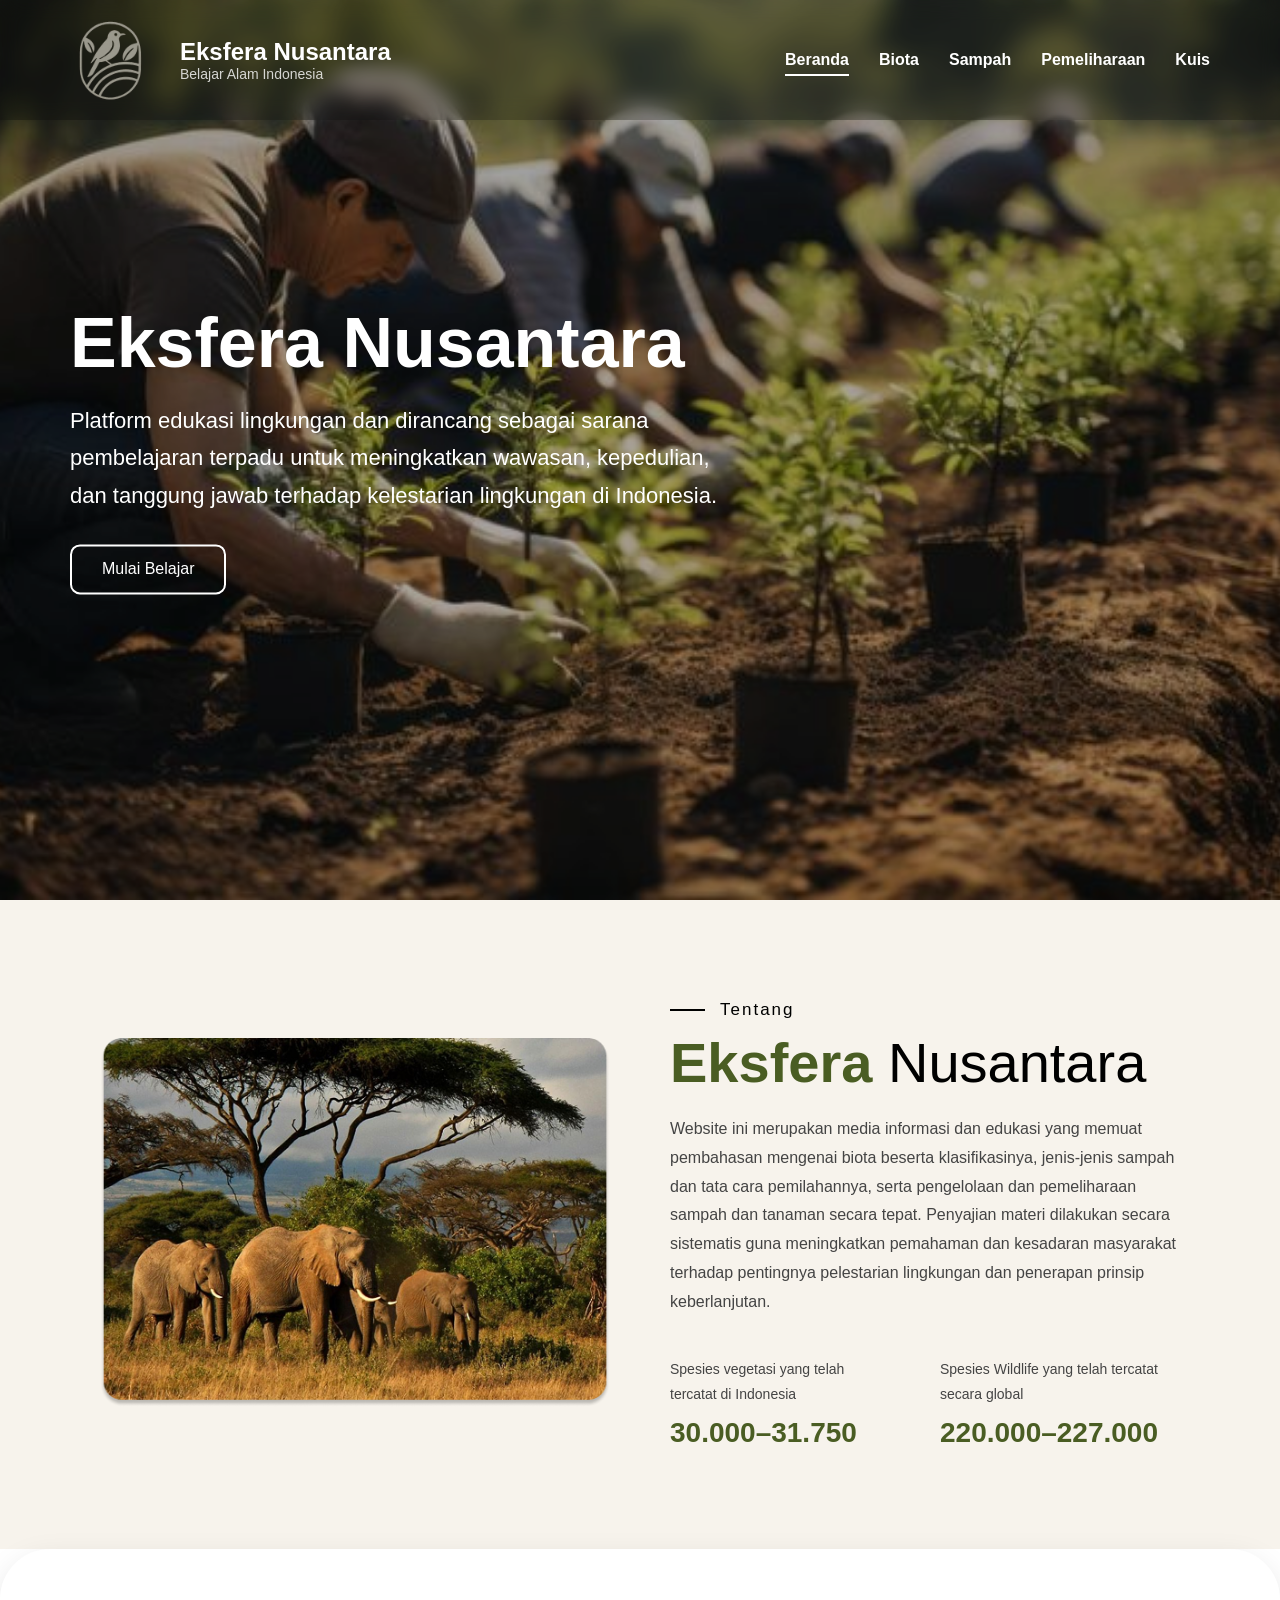
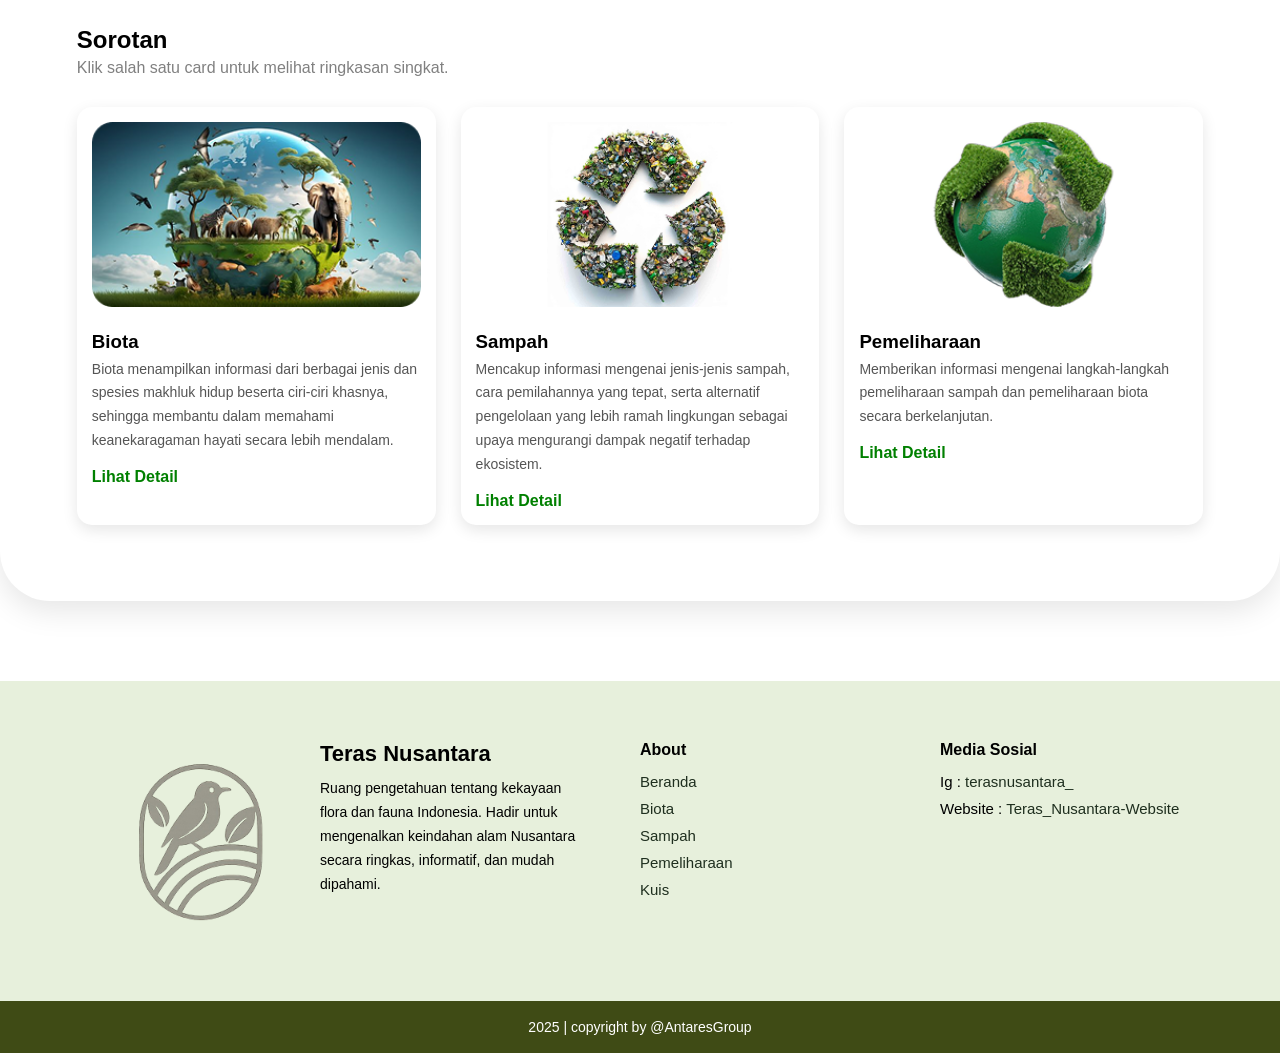
==== pages/index.html @ 7ea0f83c "tes deploy" ====
<!DOCTYPE html>
<html lang="en">

<head>
    <meta charset="UTF-8">
    <meta name="viewport" content="width=device-width, initial-scale=1.0">
    <link rel="stylesheet" href="../assets/css/eksfera.css">
    <title>Eksfera Nusantara | Beranda</title>
</head>

<body>
    <header class="hero-index">
        <nav>
            <div class="logo-nav">
            <img src="../assets/gambar/logo.png" alt="Logo">

            <div class="nama-web">
            <h2>Eksfera Nusantara</h2>
            <p>Belajar Alam Indonesia</p>
        </div>
    </div>

            <div class="menu-nav">
                <ul>
                    <li><a href="index.html" class="active">Beranda</a></li>
                    <li><a href="biota.html">Biota</a></li>
                    <li><a href="sampah.html">Sampah</a></li>
                    <li><a href="pemeliharaan.html">Pemeliharaan</a></li>
                    <li><a href="quiz.html">Kuis</a></li>
                </ul>
    </div>
 </nav>
        <div class="tagline">
            <h1>Eksfera Nusantara</h1>
            <p>Platform edukasi lingkungan dan dirancang sebagai sarana pembelajaran terpadu untuk meningkatkan wawasan, kepedulian, dan tanggung jawab terhadap kelestarian lingkungan di Indonesia.</p>
            <a href="#about" class="see-details-btn">Mulai Belajar</a>
        </div>
    </header>

    <section class="about">
        <div class="about-container">
            <div class="about-image">
            <img src="../assets/gambar/bgTtg.png" alt="">
            </div>

        <div class="about-content">
           <span id="about" class="about-label">Tentang</span>
                <h2><span class="highlight">Eksfera</span> Nusantara</h2>
                    <p>Website ini merupakan media informasi dan edukasi yang memuat pembahasan mengenai biota beserta klasifikasinya, jenis-jenis sampah dan tata cara pemilahannya, serta pengelolaan dan pemeliharaan sampah dan tanaman secara tepat. Penyajian materi dilakukan secara sistematis guna meningkatkan pemahaman dan kesadaran masyarakat terhadap pentingnya pelestarian lingkungan dan penerapan prinsip keberlanjutan.</p>

        <div class="stats">
            <div class="stat">
                <p>Spesies vegetasi yang telah tercatat di Indonesia</p>
                    <h3>30.000–31.750</h3>
        </div>
        <div class="stat">
            <p>Spesies Wildlife yang telah tercatat secara global</p>
                    <h3>220.000–227.000</h3>
        </div>
        </div>
        </div>
        </div>
    </section>

<section class="islands">
    <h2>Sorotan</h2>
    <p class="sub">Klik salah satu card untuk melihat ringkasan singkat.</p>

    <div class="card-container">
        <div class="card">
            <img src="../assets/gambar/world.png" alt="Biota">
            <h3>Biota</h3>
            <p>Biota menampilkan informasi dari berbagai jenis dan spesies makhluk hidup beserta ciri-ciri khasnya, sehingga membantu dalam memahami keanekaragaman hayati secara lebih mendalam.</p>
            <a class="lihat-detail" href="biota.html">Lihat Detail</a>
        </div>

        <div class="card">
            <img src="../assets/gambar/biota.png" alt="Sampah">
            <h3>Sampah</h3>
            <p>Mencakup informasi mengenai jenis-jenis sampah, cara pemilahannya yang tepat, serta alternatif pengelolaan yang lebih ramah lingkungan sebagai upaya mengurangi dampak negatif terhadap ekosistem.</p>
            <a class="lihat-detail" href="sampah.html">Lihat Detail</a>
        </div>

        <div class="card">
            <img src="../assets/gambar/world2.png" alt="Pemeliharaan">
            <h3>Pemeliharaan</h3>
            <p>Memberikan informasi mengenai langkah-langkah pemeliharaan sampah dan pemeliharaan biota secara berkelanjutan.</p>
            <a class="lihat-detail" href="pemeliharaan.html">Lihat Detail</a>
        </div>
    </div>
</section>

 <footer class="footer">
        <div class="footer-container">

            <div class="footer-brand">
                <img src="../assets/gambar/logo.png">
                <div class="brand-text">
                    <h2>Teras Nusantara</h2>
                    <p>
                        Ruang pengetahuan tentang kekayaan flora dan fauna Indonesia.
                        Hadir untuk mengenalkan keindahan alam Nusantara secara ringkas,
                        informatif, dan mudah dipahami.
                    </p>
                </div>
            </div>

            <div class="footer-menu">
                <h3>About</h3>
                <ul>
                    <li><a href="index.html">Beranda</a></li>
                    <li><a href="biota.html">Biota</a></li>
                    <li><a href="sampah.html">Sampah</a></li>   
                    <li><a href="pemeliharaan.html">Pemeliharaan</a></li>
                    <li><a href="quiz.html">Kuis</a></li>
                </ul>
            </div>

            <div class="footer-menu">
                <h3>Media Sosial</h3>
                <ul>
                    <li>Ig : <a
                            href="https://www.instagram.com/terasnusantara__?utm_source=ig_web_button_share_sheet&igsh=ZDNlZDc0MzIxNw==">terasnusantara_</a>
                    </li>
                    <li>Website : <a
                            href="https://github.com/royyy-han/Teras_Nusantara-Website">Teras_Nusantara-Website</a></li>
                </ul>
            </div>

        </div>

        <div class="footer-bottom">
            <p>2025 | copyright by @AntaresGroup</p>
        </div>
    </footer>

</body>

</html>
---- assets/css/eksfera.css ----
* {
  margin: 0;
  padding: 0;
  box-sizing: border-box;
}

html {
  scroll-behavior: smooth;
}

html,
body {
  width: 100%;
  overflow-x: hidden;
  font-family: Arial, Helvetica, sans-serif;
}

header {
  width: 100%;
  min-height: 100vh;
  background-size: cover;
  background-position: center;
  background-repeat: no-repeat;
  color: white;
  position: relative;
  padding-top: 90px;
}

header.hero-index {
  background-image: url(../gambar/bgBeranda.jpg);
}

header.hero-sampah {
  background-image: url(../gambar/bgSampah.png);
}

header.hero-pemeliharaan {
  background-image: url(../gambar/bgPemeliharaan.png);
}

.hero-pemeliharaan .tagline h1 {
  font-size: 50px;
}

header.header-polos {
  min-height: auto;
  background-color: #EFEADD;
  padding-bottom: 20px;
}

header.header-polos::before {
  display: none;
}

header.header-polos .nama-web h2,
header.header-polos .nama-web p,
header.header-polos .menu-nav ul li a,
header.header-polos .dropbtn {
  color: #333;
}

header::before {
  content: "";
  position: absolute;
  inset: 0;
  background: rgba(0, 0, 0, 0.35);
}

header>* {
  position: relative;
  z-index: 2;
}

nav {
  position: fixed;
  top: 0;
  left: 0;
  width: 100%;
  z-index: 1000;
  display: flex;
  justify-content: space-between;
  align-items: center;
  padding: 10px 70px;
  background: rgba(0, 0, 0, 0.2);
  backdrop-filter: blur(10px);
  -webkit-backdrop-filter: blur(10px);
}

.logo-nav {
  display: flex;
  margin-left: -10px;
  align-items: center;
  gap: 12px;
}

.logo-nav img {
  width: 100px;
  height: auto;
}

.nama-web {
  margin-left: 8px;
  margin-right: auto;
}

.nama-web h2 {
  font-size: 24px;
  font-weight: bold;
}

.nama-web p {
  font-size: 14px;
  opacity: 0.8;
}

.menu-nav {
  display: flex;
  align-items: center;
  gap: 30px;
}

.menu-nav ul {
  display: flex;
  list-style: none;
  gap: 30px;
}

.menu-nav ul li a {
  text-decoration: none;
  color: white;
  font-weight: 600;
  transition: 0.3s;
}

.menu-nav ul li a:hover {
  opacity: 1;
}

.menu-nav ul li a:hover,
.menu-nav ul li a.active {
  border-bottom: 2px solid white;
  padding-bottom: 6px;
  opacity: 1;
}

.tagline {
  position: absolute;
  top: 50%;
  left: 70px;
  transform: translateY(-50%);
  max-width: 650px;
}

.tagline h1 {
  font-size: 70px;
  line-height: 1.1;
  margin-bottom: 20px;
}

.tagline p {
  font-size: 22px;
  line-height: 1.7;
  margin-bottom: 30px;
}

.see-details-btn {
  display: inline-block;
  padding: 14px 30px;
  border: 2px solid white;
  border-radius: 10px;
  color: white;
  text-decoration: none;
  transition: 0.3s;
}

.see-details-btn:hover {
  background: white;
  color: black;
}

#about {
  scroll-margin-top: 200px;
}

.about {
  background: #f7f3ec;
  padding: clamp(50px, 8vw, 100px);
}

.about-container {
  display: grid;
  grid-template-columns: 1fr 1fr;
  gap: 60px;
  align-items: center;
}

.about-image img {
  width: 100%;
  border-radius: 20px;
  object-fit: cover;
}

.about-label {
  position: relative;
  padding-left: 50px;
  font-size: 17px;
  letter-spacing: 2px;
}

.about-label::before {
  content: "";
  position: absolute;
  left: 0;
  top: 50%;
  width: 35px;
  height: 2px;
  background: #000;
  transform: translateY(-50%);
}

.about-content h2 {
  font-size: clamp(2rem, 5vw, 3.5rem);
  margin: 10px 0 20px;
  font-weight: 500;
}

.about-content .highlight {
  color: #4a5d23;
  font-weight: 700;
}

.about-content p {
  font-size: 16px;
  line-height: 1.8;
  color: #444;
}

.stats {
  display: flex;
  gap: 50px;
  flex-wrap: wrap;
  margin-top: 40px;
}

.stat p {
  font-size: 14px;
  color: #444;
  max-width: 220px;
}

.stat h3 {
  font-size: 28px;
  margin-top: 10px;
  color: #4a5d23;
}

.islands {
  background: white;
  padding: clamp(40px, 6vw, 100px);
  border-radius: 50px;
  box-shadow: 0 10px 30px rgba(0, 0, 0, 0.1);
}

.islands h2 {
  margin-bottom: 5px;
}

.sub {
  color: gray;
  margin-bottom: 30px;
}

.card-container {
  display: grid;
  grid-template-columns: repeat(auto-fit, minmax(280px, 1fr));
  gap: 25px;
}

.card {
  background: #fff;
  border-radius: 15px;
  padding: 15px;
  box-shadow: 0 5px 15px rgba(0, 0, 0, 0.1);
  transition: 0.3s ease;
  cursor: pointer;
}

.card:hover {
  transform: translateY(-8px);
  box-shadow: 0 12px 25px rgba(0, 0, 0, 0.15);
}

.card img {
  width: 100%;
  border-radius: 12px;
  margin-bottom: 10px;
}

.card h3 {
  margin: 10px 0 5px;
}

.card p {
  font-size: 14px;
  color: #555;
  line-height: 1.7;
}

.lihat-detail {
  display: inline-block;
  margin-top: 15px;
  color: green;
  text-decoration: none;
  font-weight: bold;
}

/* ===== FOOTER ===== */
.footer {
  background-color: #e7f0dc;
  margin-top: 80px;
}

.footer-container {
  max-width: 1200px;
  margin: auto;
  padding: clamp(40px, 6vw, 60px);
  display: grid;
  grid-template-columns: 2fr 1fr 1fr;
  gap: 60px;
}

.footer-brand {
  display: flex;
  gap: 20px;
  align-items: flex-start;
}

.footer-brand img {
  width: 200px;
  height: auto;
}

.brand-text h2 {
  font-size: 22px;
}

.brand-text p {
  margin-top: 10px;
  font-size: 14px;
  line-height: 1.7;
}

.footer-menu h3 {
  font-size: 16px;
  margin-bottom: 14px;
}

.footer-menu ul {
  list-style: none;
}

.footer-menu ul li {
  margin-bottom: 10px;
  font-size: 15px;
}

.footer-menu ul li a {
  text-decoration: none;
  color: #1f2f1f;
}

.footer-menu ul li a:hover {
  color: #4a5d23;
}

.footer-bottom {
  background-color: #3F4B15;
  text-align: center;
  padding: 18px 10px;
}

.footer-bottom p {
  color: white;
  font-size: 14px;
}

/* ===== RESPONSIVE MEDIA QUERY ===== */
@media (max-width: 768px) {
  nav {
    flex-direction: column;
    gap: 20px;
    padding: 20px;
  }

  .nama-web {
    margin: 0;
    text-align: center;
  }

  .menu-nav {
    flex-direction: column;
    gap: 15px;
  }

  .menu-nav ul {
    flex-wrap: wrap;
    justify-content: center;
  }

  .dropdown-content {
    left: 50%;
    right: auto;
    transform: translateX(-50%) translateY(10px);
  }

  .dropdown:hover .dropdown-content {
    transform: translateX(-50%) translateY(0);
  }

  .tagline {
    left: 20px;
    right: 20px;
    max-width: 100%;
  }

  .tagline h1 {
    font-size: 45px;
  }

  .tagline p {
    font-size: 18px;
  }

  .about {
    padding: 60px 20px;
  }

  .about-container {
    grid-template-columns: 1fr;
  }

  .stats {
    flex-direction: column;
    gap: 20px;
  }

  .islands {
    padding: 40px 20px;
    border-radius: 20px;
  }

  .footer-container {
    grid-template-columns: 1fr;
    text-align: center;
  }

  .footer-brand {
    flex-direction: column;
    align-items: center;
  }
}

/* sampah css */
#jenis-sampah {
  scroll-margin-top: 130px;
}

.sampah-container {
  background-color: #FAF6ED;
  padding: 80px 5%;
  color: #333;
}

.section-title {
  text-align: center;
  margin-bottom: 50px;
}

.section-title h2 {
  font-size: 28px;
  margin-bottom: 10px;
  color: #111;
}

.section-title p {
  font-size: 16px;
  color: #555;
}

.jenis-grid {
  display: grid;
  grid-template-columns: repeat(auto-fit, minmax(220px, 1fr));
  gap: 20px;
  margin-bottom: 90px;
}

.card-jenis {
  background-color: transparent;
  border: 1px solid #E0D6C8;
  border-radius: 15px;
  padding: 25px 15px;
  text-align: center;
  transition: 0.3s;
}

.card-jenis:hover {
  background-color: white;
  box-shadow: 0 10px 20px rgba(0, 0, 0, 0.05);
  transform: translateY(-5px);
}

.card-jenis img {
  width: 70px;
  height: 70px;
  object-fit: contain;
  margin-bottom: 15px;
}

.card-jenis h3 {
  font-size: 18px;
  margin-bottom: 15px;
  color: #222;
}

.card-jenis p {
  font-size: 13px;
  line-height: 1.6;
  color: #666;
  margin-bottom: 15px;
}

.contoh-box {
  font-size: 12px;
  line-height: 1.5;
  color: #444;
  margin-bottom: 20px;
}

.terurai {
  font-size: 13px;
  font-weight: bold;
}

.terurai .hijau {
  color: #329932;
}

.terurai .merah {
  color: #CC3333;
}

.dampak-list {
  display: flex;
  flex-direction: column;
  gap: 20px;
  max-width: 1000px;
  margin: 0 auto 90px auto;
}

.dampak-item {
  background-color: white;
  border-radius: 12px;
  padding: 25px 35px;
  box-shadow: 0 4px 15px rgba(0, 0, 0, 0.03);
}

.dampak-item h3 {
  font-size: 17px;
  margin-bottom: 15px;
  color: #222;
}

.dampak-item ul {
  list-style-type: disc;
  padding-left: 20px;
}

.dampak-item ul li {
  font-size: 14px;
  line-height: 1.7;
  color: #444;
  margin-bottom: 8px;
}

.dampak-item ul li strong {
  color: #222;
}

.cta-sampah {
  display: grid;
  grid-template-columns: 1fr 1fr;
  gap: 30px;
  max-width: 1000px;
  margin: 0 auto;
}

.cta-card {
  background-color: #F4EFE6;
  border: 1px solid #E0D6C8;
  border-radius: 15px;
  padding: 30px;
  display: flex;
  flex-direction: column;
  align-items: flex-start;
}

.cta-card h3 {
  font-size: 18px;
  margin-bottom: 10px;
  color: #111;
}

.cta-card p {
  font-size: 14px;
  line-height: 1.6;
  color: #555;
  margin-bottom: 25px;
  flex-grow: 1;
}

.btn-outline {
  display: inline-block;
  padding: 10px 25px;
  border: 2px solid #329932;
  color: #329932;
  text-decoration: none;
  border-radius: 6px;
  font-weight: bold;
  font-size: 14px;
  transition: 0.3s;
}

.btn-outline:hover {
  background-color: #329932;
  color: white;
}

/* =========================================
   RESPONSIVE (HP / MOBILE)
========================================= */
@media (max-width: 768px) {
  .sampah-container {
    padding: 60px 20px;
  }

  .cta-sampah {
    grid-template-columns: 1fr;
  }

  .dampak-item {
    padding: 20px;
  }
}

/* pemeliharaan css */
#panduan {
  scroll-margin-top: 130px;
}
.pemeliharaan-container {
  background-color: #FAF6ED;
  padding: 80px 5%;
  color: #333;
}

.section-title {
  text-align: center;
  margin-bottom: 50px;
}

.section-title h2 {
  font-size: 28px;
  margin-bottom: 15px;
  color: #111;
}

.section-title p {
  font-size: 16px;
  line-height: 1.6;
  color: #555;
}

.panduan-grid {
  display: grid;
  grid-template-columns: repeat(auto-fit, minmax(300px, 1fr));
  gap: 30px;
  max-width: 1100px;
  margin: 0 auto 90px auto;
}

.panduan-card {
  background-color: #FCFBF8;
  border: 1px solid #EAE3D5;
  border-radius: 15px;
  padding: 35px 30px;
  box-shadow: 0 4px 15px rgba(0, 0, 0, 0.02);
  display: flex;
  flex-direction: column;
  align-items: flex-start;
  transition: 0.3s;
}

.panduan-card:hover {
  transform: translateY(-5px);
  box-shadow: 0 10px 25px rgba(0, 0, 0, 0.06);
}

.panduan-card h3 {
  font-size: 22px;
  margin-bottom: 15px;
  color: #111;
}

.panduan-card p {
  font-size: 14px;
  line-height: 1.7;
  color: #444;
  margin-bottom: 25px;
  flex-grow: 1;
}

.btn-outline {
  display: inline-block;
  padding: 10px 20px;
  border: 2px solid #329932;
  color: #329932;
  text-decoration: none;
  border-radius: 6px;
  font-weight: bold;
  font-size: 14px;
  transition: 0.3s;
}

.btn-outline:hover {
  background-color: #329932;
  color: white;
}

.banner-cta {
  max-width: 1100px;
  margin: 0 auto;
}

.banner-card {
  background-color: #FCFBF8;
  border: 1px solid #EAE3D5;
  border-radius: 15px;
  padding: 40px 50px;
  display: flex;
  align-items: center;
  justify-content: space-between;
  gap: 40px;
  box-shadow: 0 4px 15px rgba(0, 0, 0, 0.04);
}

.banner-content {
  flex: 1;
}

.banner-content h3 {
  font-size: 20px;
  margin-bottom: 10px;
  color: #111;
}

.banner-content p {
  font-size: 14px;
  color: #555;
  margin-bottom: 20px;
}

.banner-buttons {
  display: flex;
  gap: 15px;
  flex-wrap: wrap;
}

.banner-image {
  flex: 0 0 auto;
}

.banner-image img {
  max-width: 250px;
  height: auto;
  display: block;
}

/* =========================================
   RESPONSIVE (HP / MOBILE)
========================================= */
@media (max-width: 768px) {
  .pemeliharaan-container {
    padding: 60px 20px;
  }

  .banner-card {
    flex-direction: column;
    text-align: center;
    padding: 30px 20px;
  }

  .banner-buttons {
    justify-content: center;
  }

  .banner-image img {
    max-width: 200px;
  }

  .section-title p br {
    display: none;
  }
}

/* vegetasi css */
.detail-container {
  background-color: #FAF6ED;
  padding: 60px 5%;
  color: #333;
}

.materi-list {
  display: flex;
  flex-direction: column;
  gap: 20px;
  max-width: 1000px;
  margin: 0 auto 50px auto;
}

.materi-item {
  background-color: white;
  border-radius: 12px;
  padding: 25px 35px;
  box-shadow: 0 4px 15px rgba(0, 0, 0, 0.03);
}

.materi-item h3 {
  font-size: 17px;
  margin-bottom: 15px;
  color: #222;
}

.materi-item ul {
  list-style-type: disc;
  padding-left: 20px;
}

.materi-item ul li {
  font-size: 15px;
  line-height: 1.6;
  color: #444;
  margin-bottom: 10px;
}

.materi-item ul li strong {
  color: #222;
  display: block;
  margin-top: 10px;
  margin-bottom: 5px;
}

@media (max-width: 768px) {
  .materi-item {
    padding: 20px;
  }
}

/* ============================================================
   QUIZ INTERAKTIF — tambahkan ke bagian bawah eksfera.css
   Semua class pakai prefix "quiz-" agar tidak bentrok
   ============================================================ */

/* ── Shell ── */
.quiz-shell {
  background: #f0f0e8;
  border-radius: 16px;
  padding: 1.5rem;
  width: 100%;
  max-width: 520px;
  margin: 2rem auto;
  font-family: 'Segoe UI', Arial, sans-serif;
}

/* ── Topbar ── */
.quiz-topbar {
  display: flex;
  align-items: center;
  justify-content: space-between;
  margin-bottom: 1.25rem;
}

.quiz-title-label {
  font-size: 15px;
  font-weight: 600;
  color: #1a1a0e;
  letter-spacing: 0.06em;
  text-transform: uppercase;
}

.quiz-keluar-btn {
  background: #ffffff;
  border: 1.5px solid #b0ae9e;
  border-radius: 8px;
  padding: 7px 18px;
  font-size: 13px;
  color: #1a1a0e;
  cursor: pointer;
  font-weight: 500;
  transition: background 0.15s;
}

.quiz-keluar-btn:hover {
  background: #f0efe6;
}

/* ── Card ── */
.quiz-card {
  background: #ffffff;
  border-radius: 12px;
  padding: 1.5rem;
  position: relative;
  overflow: hidden;
}

/* ── Meta & progress ── */
.quiz-meta {
  display: flex;
  justify-content: space-between;
  align-items: center;
  margin-bottom: 8px;
}

.quiz-q-num {
  font-size: 12px;
  color: #666;
}

/* ── STREAK BADGE ── */
.quiz-streak-badge {
  display: none;
  align-items: center;
  gap: 5px;
  padding: 4px 12px 4px 8px;
  border-radius: 20px;
  background: linear-gradient(135deg, #fff3e0, #ffe0b2);
  border: 2px solid #EF9F27;
  animation: quizStreakPop 0.45s cubic-bezier(0.34, 1.6, 0.64, 1);
  box-shadow: 0 0 0 0 rgba(239, 159, 39, 0.5);
}

.quiz-streak-badge.quiz-show {
  display: flex;
}

.quiz-streak-badge.quiz-bump {
  animation: quizStreakBump 0.35s cubic-bezier(0.34, 1.6, 0.64, 1);
}

/* Pulsa terus saat streak aktif */
.quiz-streak-badge.quiz-show {
  animation: quizStreakPop 0.45s cubic-bezier(0.34, 1.6, 0.64, 1),
    quizStreakPulse 1.8s ease-in-out 0.5s infinite;
}

.quiz-streak-badge.quiz-bump {
  animation: quizStreakBump 0.35s cubic-bezier(0.34, 1.6, 0.64, 1),
    quizStreakPulse 1.8s ease-in-out 0.4s infinite;
}

.quiz-streak-fire {
  font-size: 18px;
  display: inline-block;
  animation: quizFireDance 0.5s ease-in-out infinite alternate;
  transform-origin: bottom center;
}

.quiz-streak-num {
  font-size: 16px;
  font-weight: 700;
  color: #633806;
  min-width: 16px;
}

.quiz-streak-label {
  font-size: 12px;
  font-weight: 600;
  color: #854F0B;
  letter-spacing: 0.02em;
}

@keyframes quizStreakPop {
  0% {
    transform: scale(0.3) rotate(-15deg);
    opacity: 0;
  }

  60% {
    transform: scale(1.2) rotate(5deg);
    opacity: 1;
  }

  80% {
    transform: scale(0.95) rotate(-2deg);
  }

  100% {
    transform: scale(1) rotate(0deg);
    opacity: 1;
  }
}

@keyframes quizStreakBump {
  0% {
    transform: scale(1);
  }

  40% {
    transform: scale(1.3) rotate(-5deg);
  }

  70% {
    transform: scale(0.95) rotate(3deg);
  }

  100% {
    transform: scale(1) rotate(0deg);
  }
}

@keyframes quizStreakPulse {

  0%,
  100% {
    box-shadow: 0 0 0 0 rgba(239, 159, 39, 0.4);
  }

  50% {
    box-shadow: 0 0 0 7px rgba(239, 159, 39, 0);
  }
}

@keyframes quizFireDance {
  0% {
    transform: rotate(-12deg) scaleY(1);
  }

  100% {
    transform: rotate(12deg) scaleY(1.15);
  }
}

/* ── Progress bar ── */
.quiz-progress-bg {
  height: 5px;
  background: #e0ddd5;
  border-radius: 99px;
  margin-bottom: 1.25rem;
}

.quiz-progress-fill {
  height: 5px;
  background: #4a7a38;
  border-radius: 99px;
  transition: width 0.5s cubic-bezier(0.4, 0, 0.2, 1);
}

/* ── Question text ── */
.quiz-q-text {
  font-size: 15px;
  color: #1a1a0e;
  line-height: 1.6;
  margin-bottom: 1.25rem;
  font-weight: 400;
}

/* ── Options ── */
.quiz-options {
  display: flex;
  flex-direction: column;
  gap: 10px;
  margin-bottom: 1.25rem;
}

.quiz-opt {
  display: flex;
  align-items: center;
  gap: 12px;
  background: #f5f4ee;
  border: 1.5px solid #c8c5b8;
  border-radius: 8px;
  padding: 11px 14px;
  cursor: pointer;
  font-size: 14px;
  color: #1a1a0e;
  text-align: left;
  font-family: inherit;
  width: 100%;
  transition: background 0.15s, border-color 0.15s, transform 0.15s;
}

.quiz-opt:hover:not(:disabled) {
  background: #eae9e0;
  border-color: #9a9888;
  transform: translateX(4px);
}

.quiz-opt:disabled {
  cursor: default;
}

.quiz-opt.correct {
  background: #d4eac4;
  border-color: #4a7a38;
  color: #173404;
  animation: quizCorrectPop 0.35s cubic-bezier(0.34, 1.56, 0.64, 1);
}

.quiz-opt.wrong {
  background: #fde8e8;
  border-color: #c05050;
  color: #501313;
  animation: quizWrongShake 0.45s ease;
}

.quiz-opt.reveal {
  background: #d4eac4;
  border-color: #4a7a38;
  color: #173404;
  opacity: 0.8;
}

@keyframes quizCorrectPop {
  0% {
    transform: scale(0.97);
  }

  60% {
    transform: scale(1.03);
  }

  100% {
    transform: scale(1);
  }
}

@keyframes quizWrongShake {

  0%,
  100% {
    transform: translateX(0);
  }

  20% {
    transform: translateX(-7px);
  }

  40% {
    transform: translateX(7px);
  }

  60% {
    transform: translateX(-4px);
  }

  80% {
    transform: translateX(4px);
  }
}

/* ── Radio dot ── */
.quiz-radio-dot {
  width: 18px;
  height: 18px;
  border-radius: 50%;
  border: 1.5px solid #9a9888;
  background: white;
  flex-shrink: 0;
  display: flex;
  align-items: center;
  justify-content: center;
  transition: background 0.2s, border-color 0.2s;
}

.quiz-opt.correct .quiz-radio-dot {
  border-color: #4a7a38;
  background: #4a7a38;
}

.quiz-opt.wrong .quiz-radio-dot {
  border-color: #c05050;
  background: #c05050;
}

.quiz-opt.reveal .quiz-radio-dot {
  border-color: #4a7a38;
  background: #4a7a38;
}

.quiz-dot-inner {
  width: 8px;
  height: 8px;
  border-radius: 50%;
  background: white;
  display: none;
}

.quiz-opt.correct .quiz-dot-inner,
.quiz-opt.wrong .quiz-dot-inner,
.quiz-opt.reveal .quiz-dot-inner {
  display: block;
}

/* ── Explanation ── */
.quiz-explanation {
  background: #edf6e4;
  border-left: 3px solid #4a7a38;
  border-radius: 0 8px 8px 0;
  padding: 10px 14px;
  font-size: 13px;
  color: #1a3a10;
  margin-bottom: 1.25rem;
  line-height: 1.55;
  display: none;
  animation: quizFadeSlide 0.3s ease;
}

@keyframes quizFadeSlide {
  from {
    opacity: 0;
    transform: translateY(-6px);
  }

  to {
    opacity: 1;
    transform: translateY(0);
  }
}

/* ── Bottom nav ── */
.quiz-btn-row {
  display: flex;
  align-items: center;
  justify-content: space-between;
}

.quiz-score-info {
  font-size: 13px;
  color: #444;
  font-weight: 500;
}

.quiz-nav-btns {
  display: flex;
  gap: 8px;
}

.quiz-back-btn {
  background: #ffffff;
  border: 1.5px solid #b0ae9e;
  border-radius: 8px;
  padding: 8px 20px;
  font-size: 14px;
  color: #1a1a0e;
  cursor: pointer;
  font-family: inherit;
  font-weight: 500;
  transition: background 0.15s;
}

.quiz-back-btn:hover {
  background: #f0efe6;
}

.quiz-next-btn {
  background: #4a7a38;
  border: none;
  border-radius: 8px;
  padding: 8px 22px;
  font-size: 14px;
  color: #ffffff;
  cursor: pointer;
  font-family: inherit;
  font-weight: 500;
  transition: background 0.15s, transform 0.1s;
}

.quiz-next-btn:hover {
  background: #3a6028;
  transform: scale(1.04);
}

/* ── RESULT SCREEN ── */
.quiz-result-card {
  overflow: hidden;
}

#quiz-confetti {
  position: absolute;
  top: 0;
  left: 0;
  width: 100%;
  height: 100%;
  pointer-events: none;
  z-index: 0;
  border-radius: 12px;
}

.quiz-result-inner {
  position: relative;
  z-index: 1;
  text-align: center;
  padding: 0.5rem 0 0.5rem;
}

/* Ring */
.quiz-ring-wrap {
  display: flex;
  justify-content: center;
  margin-bottom: 0.5rem;
}

.quiz-ring-svg {
  width: 130px;
  height: 130px;
}

.quiz-ring-bg {
  fill: none;
  stroke: #e0ddd5;
  stroke-width: 9;
}

.quiz-ring-fill {
  fill: none;
  stroke: #4a7a38;
  stroke-width: 9;
  stroke-linecap: round;
  stroke-dasharray: 264;
  stroke-dashoffset: 264;
  transform-origin: center;
  transform: rotate(-90deg);
  transition: stroke-dashoffset 1.3s cubic-bezier(0.4, 0, 0.2, 1),
    stroke 0.5s ease;
}

.quiz-ring-fill.quiz-ring-perfect {
  stroke: #EF9F27;
}

.quiz-ring-fill.quiz-ring-low {
  stroke: #c05050;
}

.quiz-ring-score {
  font-size: 20px;
  font-weight: 700;
  fill: #1a1a0e;
  text-anchor: middle;
  dominant-baseline: auto;
}

.quiz-ring-pct {
  font-size: 12px;
  fill: #888;
  text-anchor: middle;
  dominant-baseline: auto;
}

/* Emoji mascot */
.quiz-result-emoji {
  font-size: 42px;
  line-height: 1;
  margin-bottom: 0.5rem;
  animation: quizEmojiDrop 0.6s cubic-bezier(0.34, 1.56, 0.64, 1) 0.3s both;
}

@keyframes quizEmojiDrop {
  0% {
    transform: scale(0) translateY(-20px);
    opacity: 0;
  }

  100% {
    transform: scale(1) translateY(0);
    opacity: 1;
  }
}

.quiz-result-msg {
  font-size: 18px;
  font-weight: 600;
  color: #1a1a0e;
  margin-bottom: 4px;
  animation: quizFadeSlide 0.5s ease 0.5s both;
}

.quiz-result-sub {
  font-size: 13px;
  color: #666;
  margin-bottom: 1rem;
  animation: quizFadeSlide 0.5s ease 0.65s both;
}

/* Stat boxes */
.quiz-result-stats {
  display: grid;
  grid-template-columns: 1fr 1fr 1fr;
  gap: 10px;
  margin-bottom: 1.25rem;
  animation: quizFadeSlide 0.5s ease 0.75s both;
}

.quiz-stat-box {
  background: #f5f4ee;
  border-radius: 10px;
  padding: 12px 8px;
  text-align: center;
}

.quiz-stat-val {
  font-size: 22px;
  font-weight: 700;
}

.quiz-stat-green {
  color: #3a6028;
}

.quiz-stat-red {
  color: #c05050;
}

.quiz-stat-amber {
  color: #854F0B;
}

.quiz-stat-lbl {
  font-size: 11px;
  color: #888;
  margin-top: 3px;
}

/* Result buttons */
.quiz-result-btns {
  display: flex;
  gap: 10px;
  justify-content: center;
  animation: quizFadeSlide 0.5s ease 0.9s both;
}

.quiz-ulangi-btn {
  background: #4a7a38;
  border: none;
  border-radius: 8px;
  padding: 10px 20px;
  font-size: 14px;
  color: #ffffff;
  cursor: pointer;
  font-family: inherit;
  font-weight: 500;
  transition: background 0.15s, transform 0.1s;
}

.quiz-ulangi-btn:hover {
  background: #3a6028;
  transform: scale(1.03);
}

.quiz-home-btn {
  background: #ffffff;
  border: 1.5px solid #b0ae9e;
  border-radius: 8px;
  padding: 10px 20px;
  font-size: 14px;
  color: #1a1a0e;
  cursor: pointer;
  font-family: inherit;
  font-weight: 500;
  transition: background 0.15s, transform 0.1s;
}

.quiz-home-btn:hover {
  background: #f0efe6;
  transform: scale(1.03);
}

/* ==================== MAP CONTAINER ============================== */
.map-container {
  position:relative;
  margin-top:60px;
  text-align:center;
}
.map-container img {
  width:80%;
  height:70vh;
}
.marker {
  position:absolute;
  width:15px;
  height:15px;
  background:red;
  border-radius:50%;
  cursor:pointer;
  transform:translate(-50%, -50%);
}
.label {
  position:absolute;
  color:black;
  font-weight:bold;
  background:white;
  padding:2px 5px;
  border-radius:3px;
  transform:translate(-50%, -150%);
  font-size:12px;
}
.section {
  min-height:600px;
  padding:80px 50px 50px;
  border-top:1px solid #ccc;
  margin-bottom:30px;
  scroll-margin-top:90px;
}
/* ==================== HERO SECTION ============================== */
.hero {
  max-width: var(--max-width);
  margin: auto;
  padding: clamp(50px, 8vw, 80px) var(--side-padding);

  display: flex;
  align-items: center;
  gap: clamp(2rem, 5vw, 4rem);
}

.Mpulau {
  height: clamp(140px, 20vw, 220px);
  flex-shrink: 0;
}

.hero-text {
  max-width: 600px;
}

.Mnama-pulau {
  font-size: clamp(2.2rem, 5vw, 4rem);
  margin-bottom: 20px;
}

.Mdeskrip-pulau {
  font-weight: 300;
  line-height: 1.7;
}

.Mline {
  width: 100%;
  height: 5px;
  background: var(--primary);
  margin: 40px 0;
}

.Mflora-fauna {
  max-width: var(--max-width);
  margin: 60px auto 10px;
  padding: 0 var(--side-padding);
  font-size: clamp(2rem, 5vw, 3rem);
  font-weight: 800;
}

.Mdeskrip-pulau-2 {
  max-width: var(--max-width);
  margin: auto;
  padding: 0 var(--side-padding) 40px;
  line-height: 1.7;
  font-weight: 300;
}

/* ==================================================
   VEGETASI (EXPAND CARD)
================================================== */
.container {
  max-width: var(--max-width);
  margin: 80px auto 0;
  padding: 0 var(--side-padding);

  display: flex;
  gap: 24px;
}

.card1 {
  flex: 1;
  height: 420px;
  border-radius: 12px;
  overflow: hidden;
  position: relative;
  cursor: pointer;
  transition: 0.4s ease;
}

.card1::before {
  content: "";
  position: absolute;
  inset: 0;
  background-size: cover;
  background-position: center;
  transition: filter 0.3s;
}

.card1 .title {
  position: absolute;
  bottom: 16px;
  left: 16px;
  color: #fff;
  font-weight: 600;
  z-index: 2;
}

.card1 .content {
  display: none;
  position: absolute;
  inset: 0;
  padding: 30px;
  background: rgba(0,0,0,0.55);
  color: #fff;
}

.card1.expanded {
  flex: 3;
}

.card1.expanded::before {
  filter: brightness(80%);
}

.card1.expanded .content {
  display: block;
}

.card1.expanded .title {
  display: none;
}

/* ==================================================
   WILDLIFE
================================================== */
.card2-container {
  max-width: var(--max-width);
  margin: 90px auto ;
  padding: 0 var(--side-padding);

  display: grid;
  grid-template-columns: repeat(auto-fit, minmax(260px, 1fr));
  gap: 28px;
}

.card2 {
  background: #fff;
  border-radius: 14px;
  overflow: hidden;
  box-shadow: 0 6px 12px rgba(0,0,0,0.1);
  transition: transform 0.3s;
}

.card2:hover {
  transform: translateY(-6px);
}

.card2-image {
  height: 200px;
  background-size: cover;
  background-position: center;
}

.card2-content {
  padding: 16px;
}

.card2-title {
  font-size: 1.1rem;
  margin-bottom: 8px;
}

.card2-text {
  font-size: 0.95rem;
  color: #555;
}

/* gambar page sumatera */
.card1:nth-child(1)::before {
    /* raflesia */
    background-image: url('https://geopinas.com/wp-content/uploads/2024/09/declining_rafflesia_species_populations.jpg');
}

.card1:nth-child(2)::before {
    /* kenanga */
    background-image: url('https://res.cloudinary.com/dk0z4ums3/image/upload/v1604245157/attached_image/manfaat-bunga-kenanga-untuk-kesehatan.jpg');
}

.card1:nth-child(3)::before {
    /* anggrek tien*/
    background-image: url('https://tse1.mm.bing.net/th/id/OIP.UvqMCouzHgdS8C0z-wovagHaE8?w=745&h=497&rs=1&pid=ImgDetMain&o=7&rm=3');
}

/* gambar page kalimantan */
.container.alt .card1:nth-child(1)::before {
    /* kantong semar berbulu */
    background-image: url('https://www.borneohouseboat.com/assets/photos/photo_30.jpg');
}

.container.alt .card1:nth-child(2)::before {
    /* tenggaring */
    background-image: url('https://4.bp.blogspot.com/-40kvkd_Z2Pw/VhdGuGBTuUI/AAAAAAAAHgs/E-wQy_mdztU/s1600/Tanaman-Kapulasan.jpg');
}

.container.alt .card1:nth-child(3)::before {
    /* tengkawang */
    background-image: url('https://th.bing.com/th/id/R.15eeaed3f6c429190deb1684462a0c38?rik=1V7J0xz3%2fb1s2Q&riu=http%3a%2f%2feditorial.femaledaily.com%2fwp-content%2fuploads%2f2023%2f11%2ftengkawang-3.jpg&ehk=aB8f%2f3%2bnLr72xa2UYRmKehE9H6Ks0ztysovdLcBQdFw%3d&risl=&pid=ImgRaw&r=0');
}

/* gambar page jawa */
.container.jawa .card1:nth-child(1)::before {
    /* cempaka putih */
    background-image: url('https://blogger.googleusercontent.com/img/b/R29vZ2xl/AVvXsEijh9fPA1JsC3X8A23YZPtTBTq5vTh934Rn6N2yjk5UdPIYDJVKweMVo7OdaXzoB4fl12ppQlYv4fiegaeEpTUh8vefNIKJI04-CmjycKt3lykcnr1HoloUNY_mOiBNoZ4KpTl6udiSC-HwIehHKHdnNWnHLUSCJLMbROzpVn2BZeNKIzJDjYkB9uVgpSA2/s1600/cempaka%20putih.JPG');
}

.container.jawa .card1:nth-child(2)::before {
    /* edelweis jawa */
    background-image: url('https://pict.sindonews.net/dyn/732/pena/news/2023/03/08/766/1041363/mengenal-edelweis-bunga-abadi-soe-hok-gie-dan-ranca-upas-ntd.JPG');
}

.container.jawa .card1:nth-child(3)::before {
    /* kokoleceran */
    background-image: url('https://cdngnfi2.sgp1.digitaloceanspaces.com/gnfi/uploads/articles/large-mengenal-kokoleceran-flora-identitas-provinsi-banten-yang-terancam-punah-ef9WALssLC.jpg');
}

/* gambar page sulawesi */
.container.sulawesi .card1:nth-child(1)::before {
    /* Nepenthes glabrata */
    background-image: url('https://cdn11.bigcommerce.com/s-4kt71d4v98/images/stencil/600x600/products/150/1159/glabrataaristolo1__89404.1610058431.jpg?c=1');
}

.container.sulawesi .card1:nth-child(2)::before {
    /* Nepenthes hamata */
    background-image: url('https://i.pinimg.com/originals/30/19/fc/3019fc31d3b104ddc6195737c4f5102e.jpg');
}

.container.sulawesi .card1:nth-child(3)::before {
    /* Diospyros celebica:*/
    background-image: url('https://tse1.mm.bing.net/th/id/OIP.JxhUwOg2bmK1znRgDBmgQQHaJ3?rs=1&pid=ImgDetMain&o=7&rm=3');
}

/* gambar page papua */
.container.Papua .card1:nth-child(1)::before {
    /* Anggrek hitam */
    background-image: url('https://tse4.mm.bing.net/th/id/OIP.lcEt39QUEPEkcvkMrHqcPAAAAA?w=300&h=300&rs=1&pid=ImgDetMain&o=7&rm=3');
}

.container.Papua .card1:nth-child(2)::before {
    /* Eukaliptus */
    background-image: url('https://tse2.mm.bing.net/th/id/OIP.hGJLj1kcgKv2_j7862ID5wHaE8?rs=1&pid=ImgDetMain&o=7&rm=3');
}

.container.Papua .card1:nth-child(3)::before {
    /* Bintangur */
    background-image: url('https://yayasanmqis.or.id/wp-content/uploads/2018/01/BUAH-NYAMPLUNG-BINTANGUR-2-calophyllum-inophyllum.jpg');
}
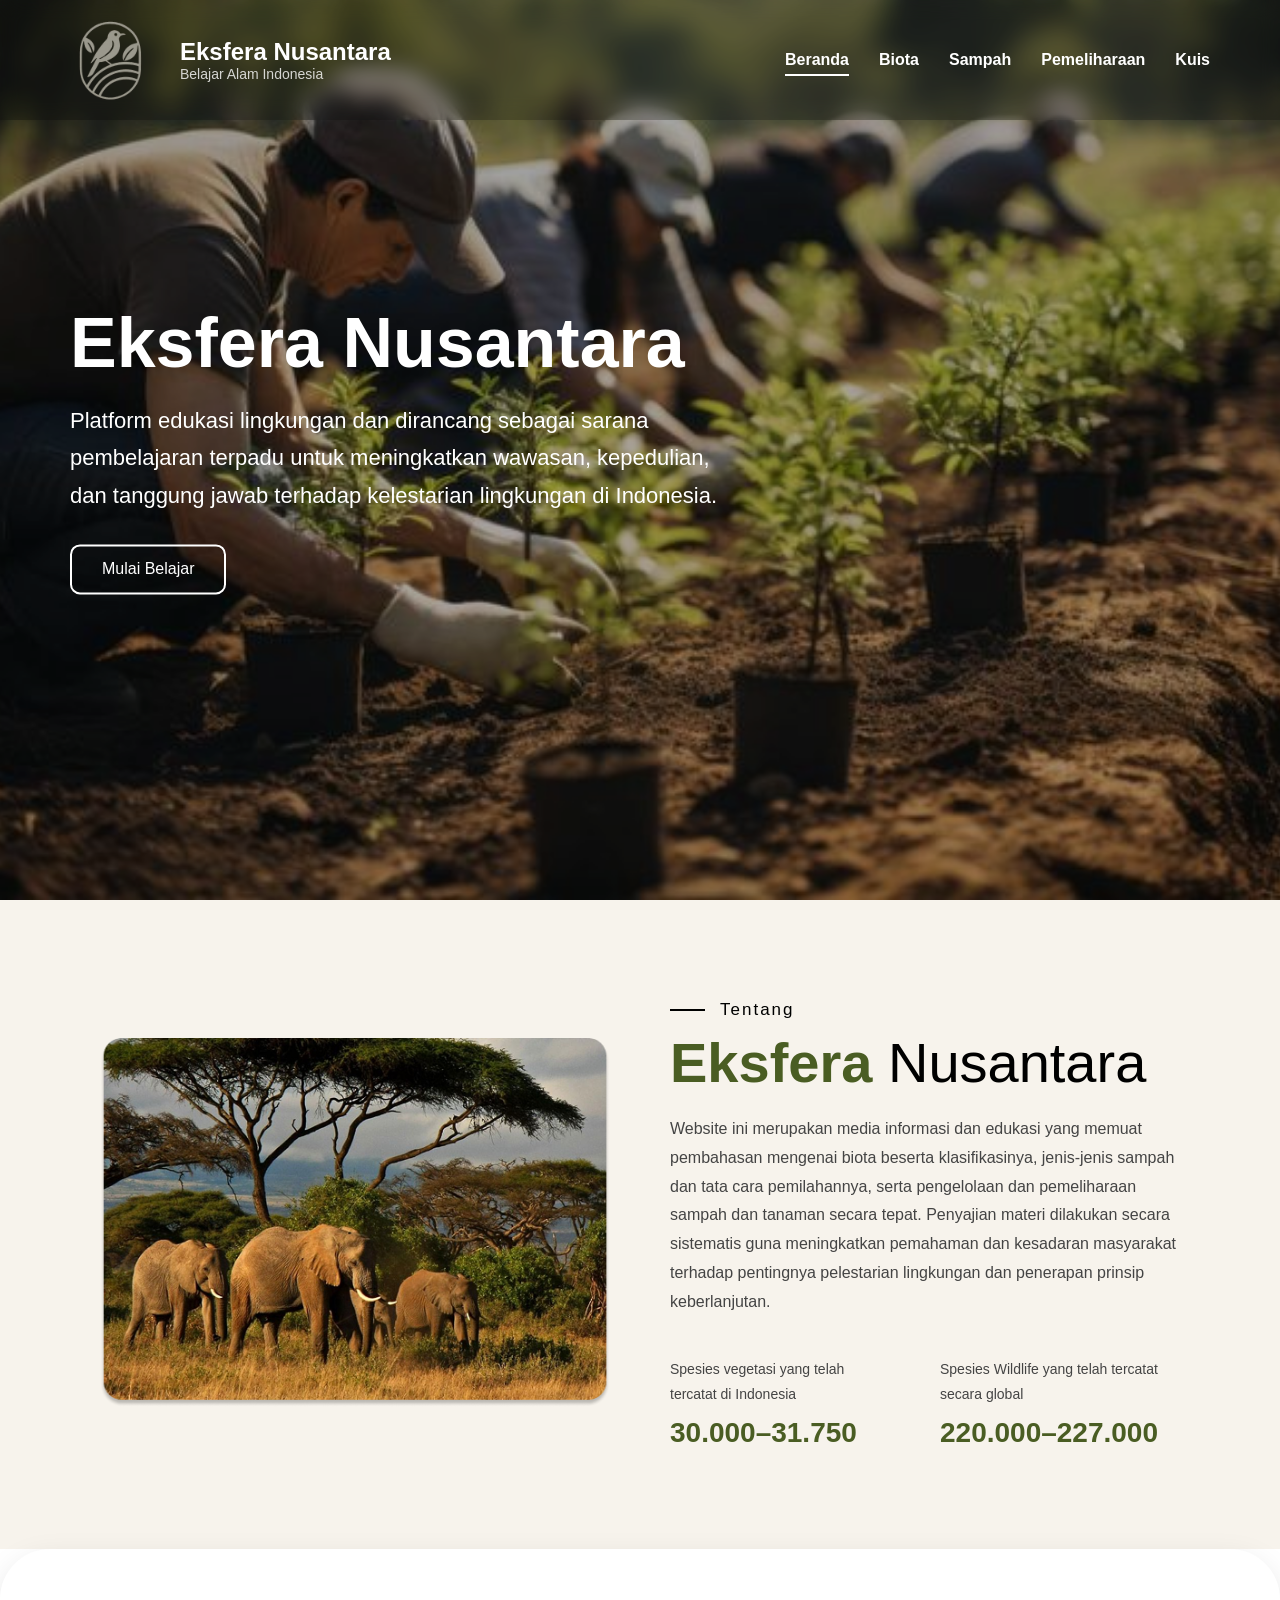
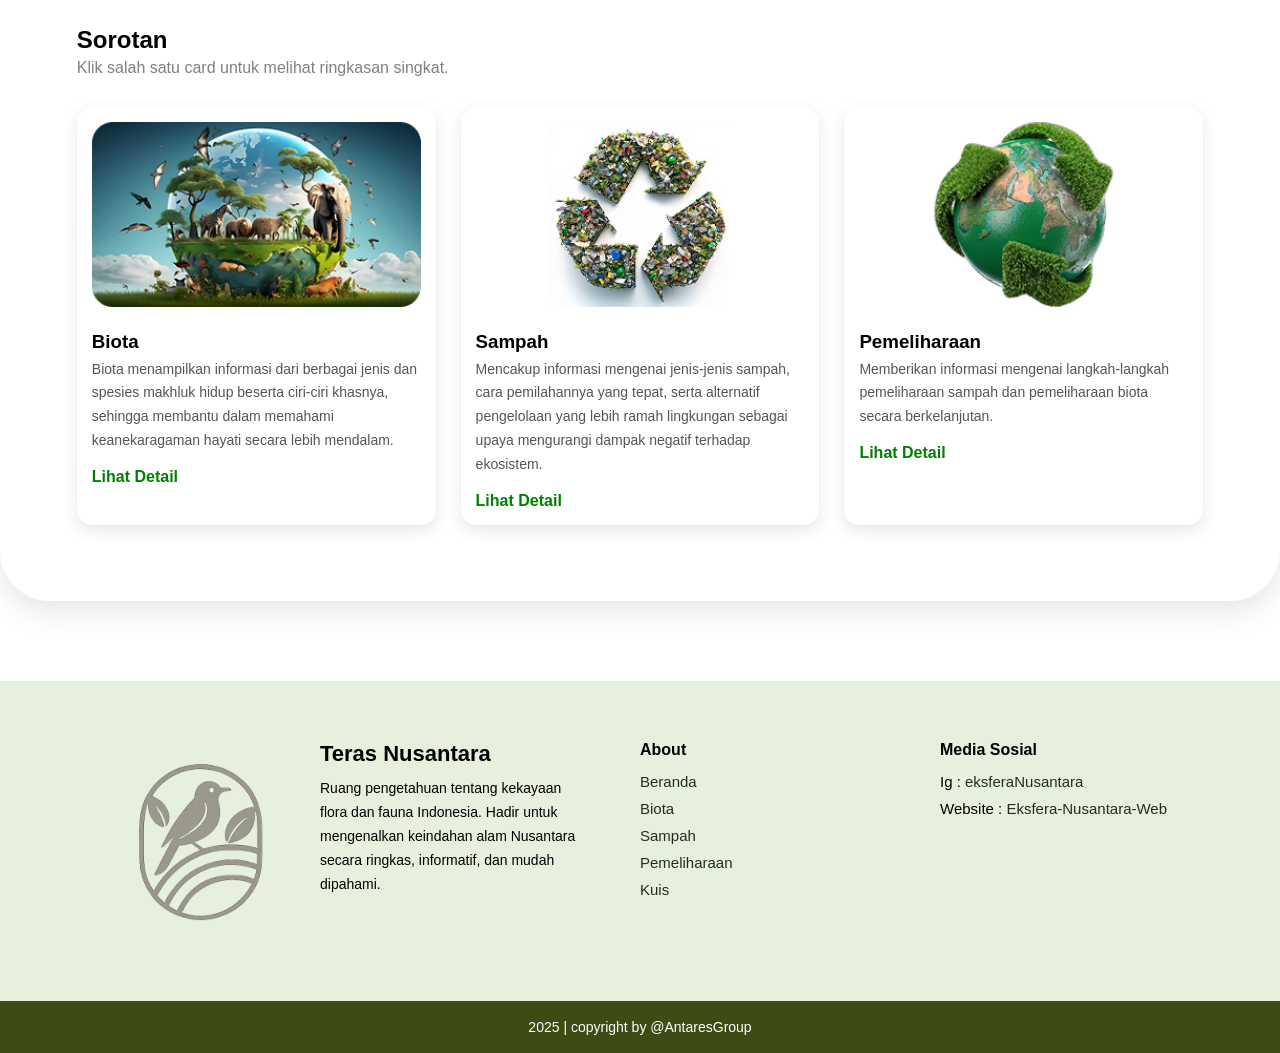
==== commit 76286962: "tes deploy" ====
--- a/pages/index.html
+++ b/pages/index.html
@@ -120,10 +120,10 @@
                 <h3>Media Sosial</h3>
                 <ul>
                     <li>Ig : <a
-                            href="https://www.instagram.com/terasnusantara__?utm_source=ig_web_button_share_sheet&igsh=ZDNlZDc0MzIxNw==">terasnusantara_</a>
+                            href="https://www.instagram.com/terasnusantara__?utm_source=ig_web_button_share_sheet&igsh=ZDNlZDc0MzIxNw==">eksferaNusantara</a>
                     </li>
                     <li>Website : <a
-                            href="https://github.com/royyy-han/Teras_Nusantara-Website">Teras_Nusantara-Website</a></li>
+                            href="https://github.com/royyy-han/Eksfera-Nusantara-Web">Eksfera-Nusantara-Web</a></li>
                 </ul>
             </div>
 
--- a/assets/css/eksfera.css
+++ b/assets/css/eksfera.css
@@ -653,9 +653,6 @@
 }
 
 /* pemeliharaan css */
-#panduan {
-  scroll-margin-top: 130px;
-}
 .pemeliharaan-container {
   background-color: #FAF6ED;
   padding: 80px 5%;
@@ -1483,6 +1480,112 @@
   transform: scale(1.03);
 }
 
+/* ============================================================
+   QUIZ KATEGORI — tambahkan ke bagian bawah eksfera.css
+   (di bawah CSS quiz yang sudah ada sebelumnya)
+   ============================================================ */
+
+/* ── Halaman pilih kategori ── */
+.quiz-kat-intro {
+  font-size: 14px;
+  color: #444;
+  margin-bottom: 1.25rem;
+  font-weight: 500;
+}
+
+.quiz-kat-grid {
+  display: grid;
+  grid-template-columns: 1fr 1fr;
+  gap: 12px;
+}
+
+.quiz-kat-btn {
+  display: flex;
+  flex-direction: column;
+  align-items: flex-start;
+  gap: 4px;
+  background: #f5f4ee;
+  border: 2px solid #c8c5b8;
+  border-radius: 12px;
+  padding: 16px 14px;
+  cursor: pointer;
+  text-align: left;
+  font-family: inherit;
+  transition: background 0.15s, border-color 0.15s, transform 0.15s;
+}
+
+.quiz-kat-btn:hover {
+  background: #eae9e0;
+  border-color: #4a7a38;
+  transform: translateY(-2px);
+}
+
+.quiz-kat-btn.quiz-kat-all {
+  grid-column: 1 / -1;
+  flex-direction: row;
+  align-items: center;
+  gap: 12px;
+  background: #edf6e4;
+  border-color: #4a7a38;
+}
+
+.quiz-kat-btn.quiz-kat-all:hover {
+  background: #d4eac4;
+}
+
+.quiz-kat-icon {
+  font-size: 28px;
+  line-height: 1;
+}
+
+.quiz-kat-btn.quiz-kat-all .quiz-kat-icon {
+  font-size: 24px;
+}
+
+.quiz-kat-name {
+  font-size: 15px;
+  font-weight: 600;
+  color: #1a1a0e;
+}
+
+.quiz-kat-desc {
+  font-size: 12px;
+  color: #666;
+  line-height: 1.4;
+}
+
+.quiz-kat-btn.quiz-kat-all .quiz-kat-name {
+  font-size: 15px;
+}
+
+/* ── Category tag pada soal ── */
+.quiz-category-tag {
+  display: inline-block;
+  font-size: 11px;
+  font-weight: 600;
+  padding: 3px 10px;
+  border-radius: 20px;
+  margin-bottom: 10px;
+  letter-spacing: 0.03em;
+  text-transform: uppercase;
+}
+
+.quiz-tag-biota {
+  background: #d4eac4;
+  color: #27500A;
+}
+
+.quiz-tag-sampah {
+  background: #dceefb;
+  color: #0C447C;
+}
+
+.quiz-tag-pemeliharaan {
+  background: #faeeda;
+  color: #633806;
+}
+
+
 /* ==================== MAP CONTAINER ============================== */
 .map-container {
   position:relative;
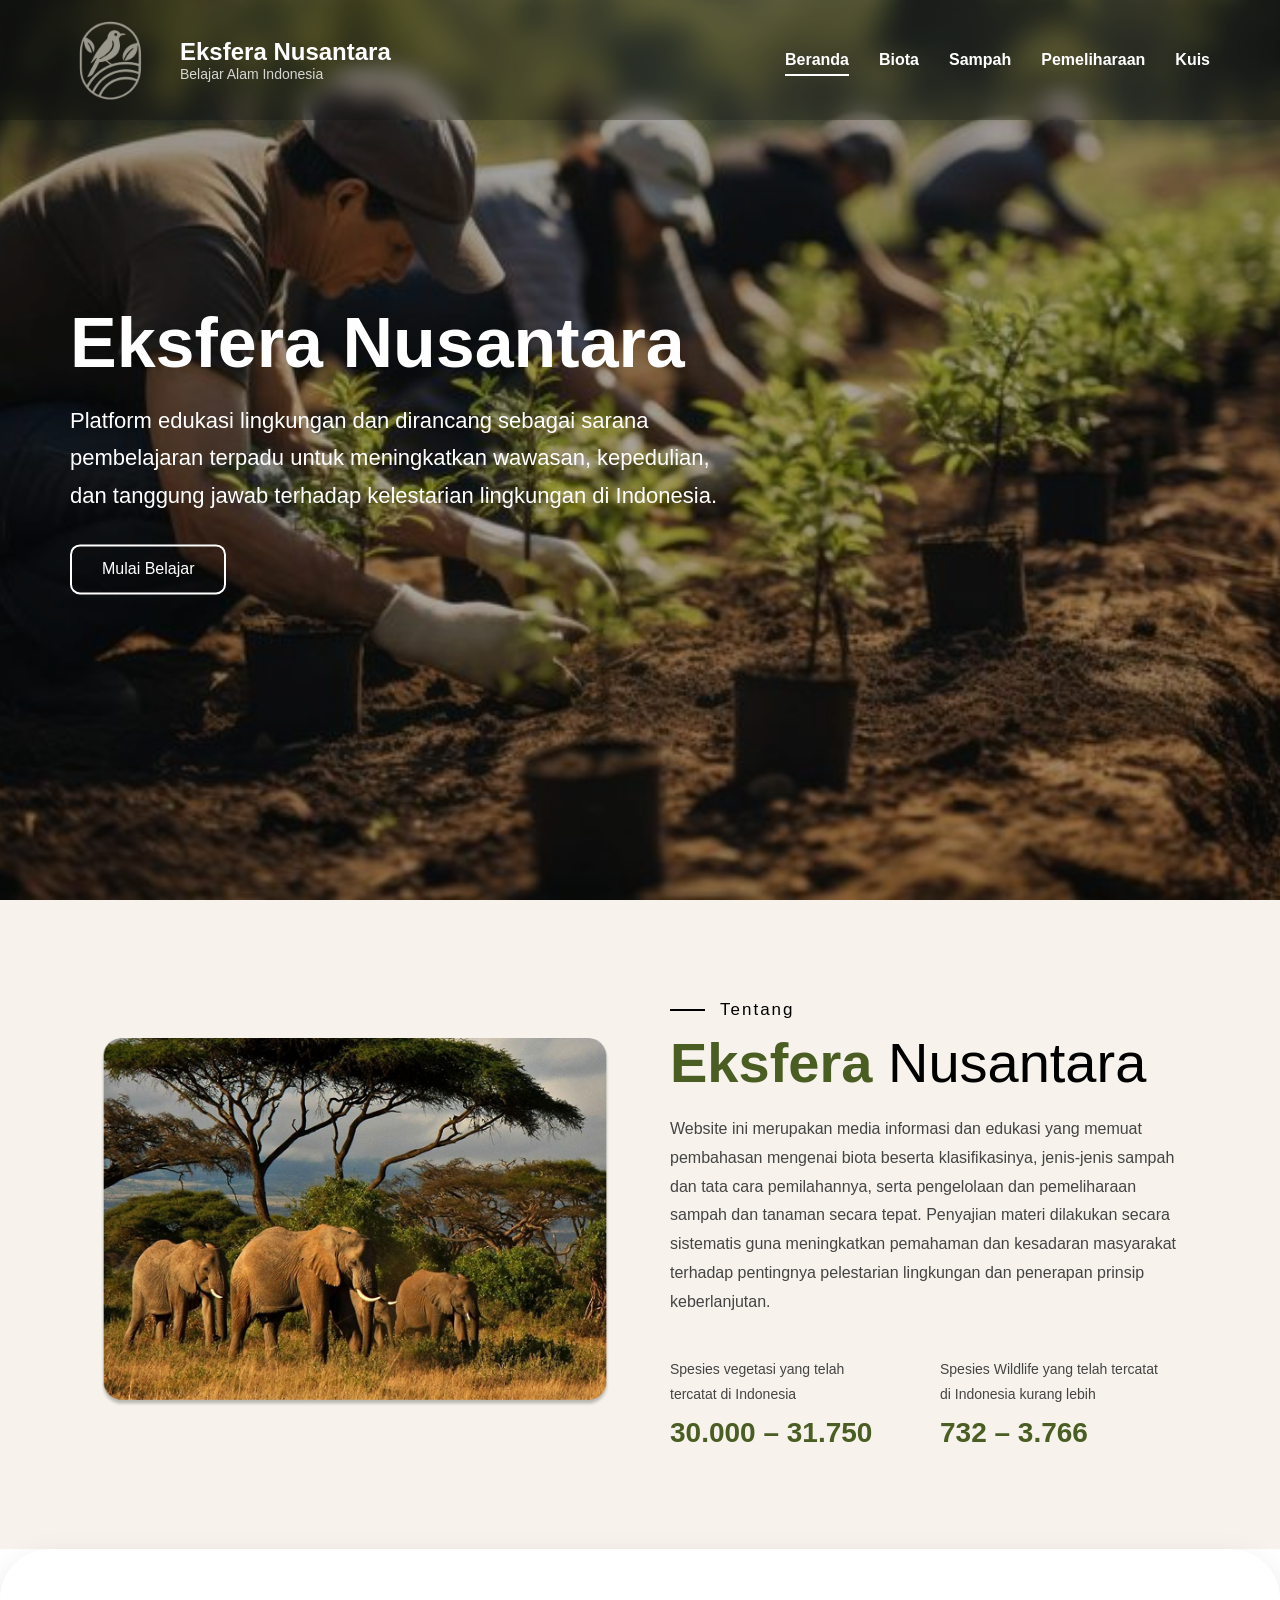
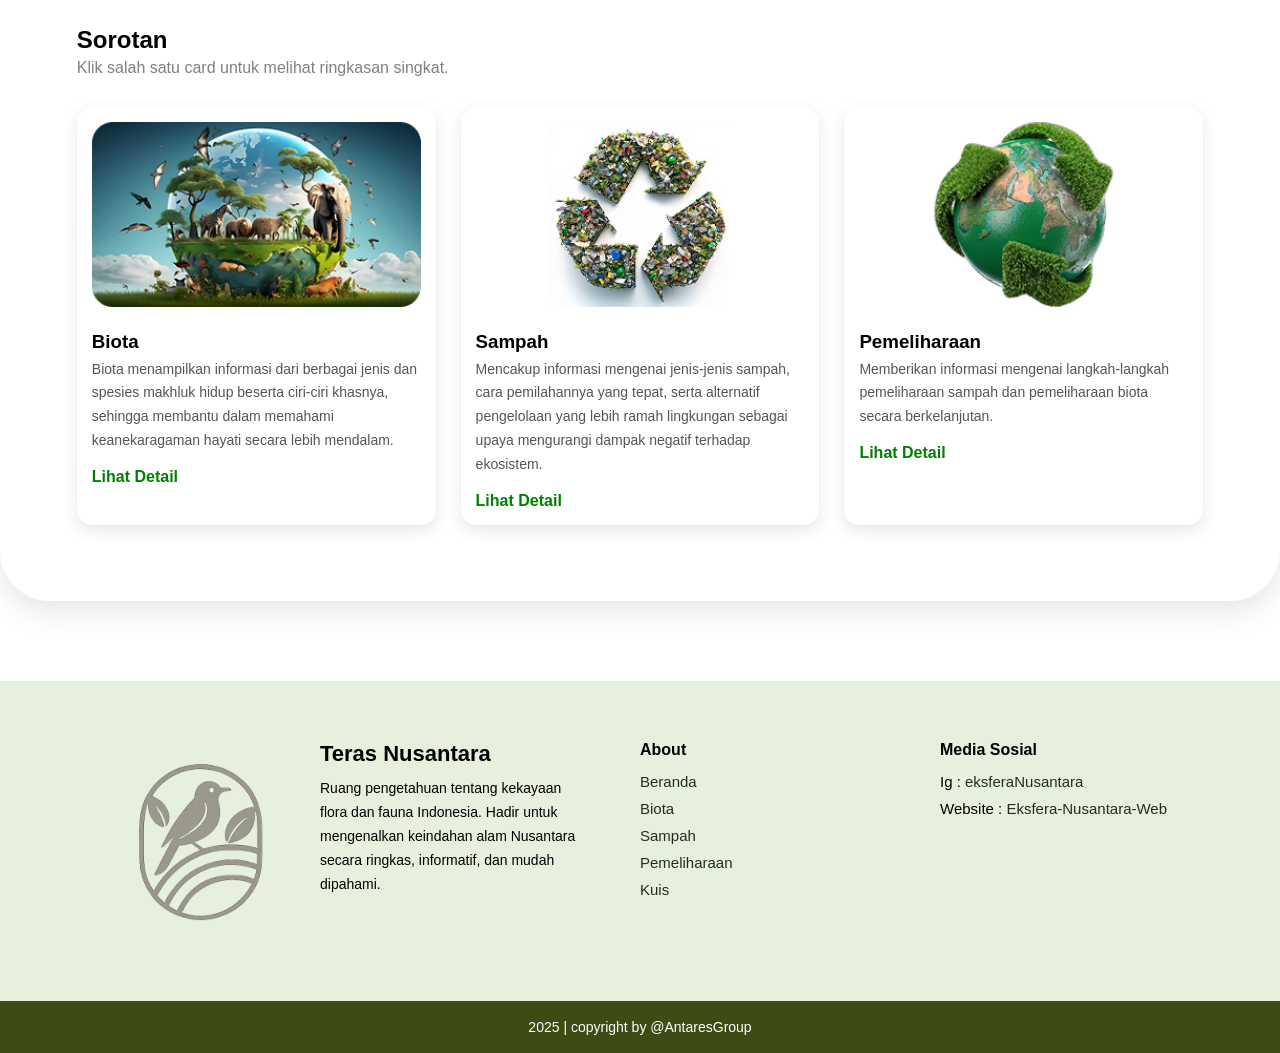
==== commit 113061e6: "new materi" ====
--- a/pages/index.html
+++ b/pages/index.html
@@ -51,11 +51,11 @@
         <div class="stats">
             <div class="stat">
                 <p>Spesies vegetasi yang telah tercatat di Indonesia</p>
-                    <h3>30.000–31.750</h3>
+                    <h3>30.000 – 31.750</h3>
         </div>
         <div class="stat">
-            <p>Spesies Wildlife yang telah tercatat secara global</p>
-                    <h3>220.000–227.000</h3>
+            <p>Spesies Wildlife yang telah tercatat di Indonesia kurang lebih</p>
+                    <h3>732 – 3.766</h3>
         </div>
         </div>
         </div>
--- a/assets/css/eksfera.css
+++ b/assets/css/eksfera.css
@@ -1788,7 +1788,7 @@
 /* gambar page sumatera */
 .card1:nth-child(1)::before {
     /* raflesia */
-    background-image: url('https://geopinas.com/wp-content/uploads/2024/09/declining_rafflesia_species_populations.jpg');
+    background-image: url('https://tse4.mm.bing.net/th/id/OIP.MMRhnFT01em_ev1sNVmPNAHaE8?rs=1&pid=ImgDetMain&o=7&rm=3');
 }
 
 .card1:nth-child(2)::before {
@@ -1852,7 +1852,7 @@
 /* gambar page papua */
 .container.Papua .card1:nth-child(1)::before {
     /* Anggrek hitam */
-    background-image: url('https://tse4.mm.bing.net/th/id/OIP.lcEt39QUEPEkcvkMrHqcPAAAAA?w=300&h=300&rs=1&pid=ImgDetMain&o=7&rm=3');
+    background-image: url('https://cdn-cms.pgimgs.com/static/2020/11/Anggrek-Hitam-1.png');
 }
 
 .container.Papua .card1:nth-child(2)::before {
